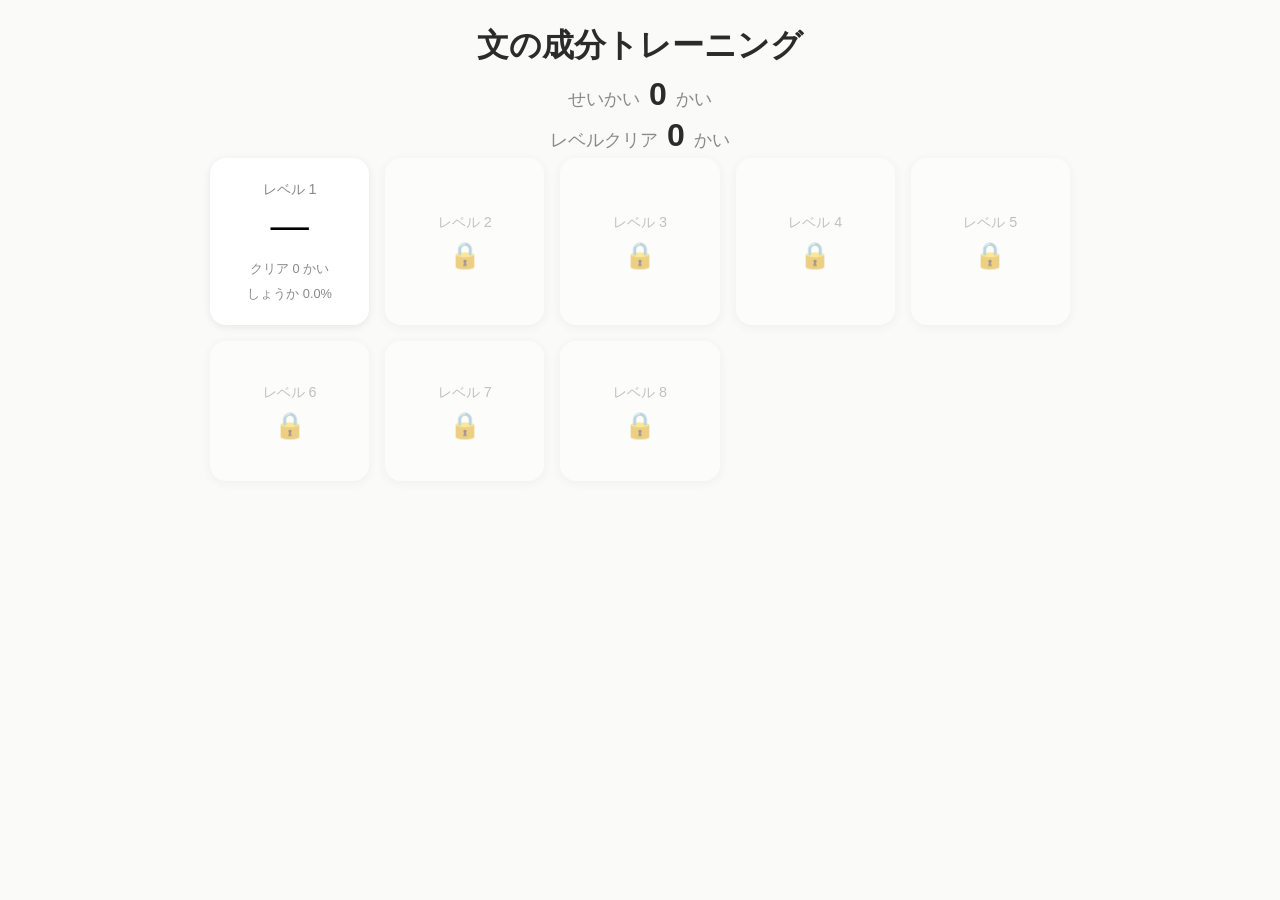
==== kokugo-bunsetsu/v1/index.html @ ea2f8d31 "Add kokugo-bunsetsu v1: sentence-component training app Elementary Japanese grammar drill app (bunse" ====
<!DOCTYPE html>
<html lang="ja">
<head>
<meta charset="UTF-8">
<meta name="viewport" content="width=device-width, initial-scale=1.0, maximum-scale=1.0, user-scalable=no">
<title>文の成分トレーニング</title>
<link rel="stylesheet" href="css/base.css">
<link rel="stylesheet" href="css/level-select.css">
<link rel="stylesheet" href="css/game.css">
</head>
<body>
  <div id="app"></div>
  <script type="module" src="js/main.js"></script>
</body>
</html>
---- kokugo-bunsetsu/v1/css/base.css ----
:root {
  --color-subject: #3b82f6;      /* 主語 */
  --color-predicate: #ef4444;    /* 述語 */
  --color-modifier: #10b981;     /* 修飾語 */
  --color-conjunction: #8b5cf6;  /* 接続語 */
  --color-independent: #f59e0b;  /* 独立語 */

  --bg: #fafaf8;
  --surface: #ffffff;
  --text: #2b2b2b;
  --text-muted: #8a8a8a;
  --border: #e2e0da;
  --shadow: 0 2px 8px rgba(0, 0, 0, 0.08);
}

* {
  box-sizing: border-box;
}

html, body {
  margin: 0;
  padding: 0;
  height: 100%;
  background: var(--bg);
  color: var(--text);
  font-family: "Hiragino Maru Gothic ProN", "BIZ UDPGothic", "Yu Gothic", "Meiryo", sans-serif;
  -webkit-tap-highlight-color: transparent;
  user-select: none;
}

#app {
  min-height: 100%;
  display: flex;
  flex-direction: column;
}

button {
  font-family: inherit;
  border: none;
  cursor: pointer;
  touch-action: manipulation;
}

h1, h2, h3 {
  margin: 0;
}

.screen {
  flex: 1;
  display: flex;
  flex-direction: column;
  padding: 24px 20px;
  max-width: 900px;
  width: 100%;
  margin: 0 auto;
}
---- kokugo-bunsetsu/v1/css/level-select.css ----
.level-select-header {
  text-align: center;
  margin-bottom: 8px;
}

.level-select-total {
  text-align: center;
  font-size: 1.1rem;
  color: var(--text-muted);
  margin-bottom: 4px;
}

.level-select-total:last-of-type {
  margin-bottom: 24px;
}

.level-select-total strong {
  font-size: 2rem;
  color: var(--text);
  margin: 0 4px;
}

.level-grid {
  display: grid;
  grid-template-columns: repeat(auto-fill, minmax(150px, 1fr));
  gap: 16px;
}

.level-card {
  background: var(--surface);
  border-radius: 16px;
  box-shadow: var(--shadow);
  padding: 20px 12px;
  text-align: center;
  display: flex;
  flex-direction: column;
  align-items: center;
  gap: 8px;
  min-height: 140px;
  justify-content: center;
}

.level-card.unlocked {
  border: 2px solid transparent;
}

.level-card.unlocked:active {
  transform: scale(0.96);
}

.level-card.locked {
  opacity: 0.5;
  cursor: default;
}

.level-card-number {
  font-size: 0.9rem;
  color: var(--text-muted);
}

.level-card-mark {
  font-size: 2.4rem;
  line-height: 1;
}

.level-card-time {
  font-size: 0.85rem;
  color: var(--text-muted);
}

.level-card-clears {
  font-size: 0.8rem;
  color: var(--text-muted);
}

.level-card-pool {
  font-size: 0.8rem;
  color: var(--text-muted);
}

.level-card-lock {
  font-size: 1.6rem;
}
---- kokugo-bunsetsu/v1/css/game.css ----
.game-top {
  display: flex;
  justify-content: space-between;
  align-items: center;
  margin-bottom: 16px;
}

.game-exit {
  background: none;
  color: var(--text-muted);
  font-size: 0.85rem;
  padding: 6px 10px;
}

.game-progress {
  font-size: 0.9rem;
  color: var(--text-muted);
}

.sentence-box {
  background: var(--surface);
  border-radius: 20px;
  box-shadow: var(--shadow);
  padding: 32px 24px;
  margin-bottom: 28px;
  flex: 1;
  display: flex;
  flex-direction: column;
  justify-content: center;
  gap: 12px;
}

.sentence-line {
  display: flex;
  flex-wrap: wrap;
  gap: 4px;
  font-size: 1.8rem;
  line-height: 2.4;
  justify-content: center;
}

.phrase {
  display: inline-block;
  padding: 2px 6px;
  border-radius: 8px;
  position: relative;
  transition: background-color 0.15s ease, transform 0.1s ease;
}

.phrase.tappable {
  cursor: pointer;
}

.phrase.tappable:active {
  transform: scale(0.94);
}

.phrase.penalty {
  background-color: rgba(200, 30, 30, 0.18);
  animation: shake 0.35s ease;
}

@keyframes shake {
  0%, 100% { transform: translateX(0); }
  25% { transform: translateX(-4px); }
  75% { transform: translateX(4px); }
}

.phrase-tag {
  display: block;
  font-size: 0.7rem;
  line-height: 1.2;
  font-weight: bold;
  opacity: 0.85;
}

.phrase.answered-subject { background-color: color-mix(in srgb, var(--color-subject) 25%, white); }
.phrase.answered-predicate { background-color: color-mix(in srgb, var(--color-predicate) 25%, white); }
.phrase.answered-modifier { background-color: color-mix(in srgb, var(--color-modifier) 25%, white); }
.phrase.answered-conjunction { background-color: color-mix(in srgb, var(--color-conjunction) 25%, white); }
.phrase.answered-independent { background-color: color-mix(in srgb, var(--color-independent) 25%, white); }

.label-palette {
  display: flex;
  flex-wrap: wrap;
  gap: 10px;
  justify-content: center;
  margin-bottom: 20px;
}

.label-chip {
  padding: 10px 18px;
  border-radius: 999px;
  font-size: 1rem;
  font-weight: bold;
  background: var(--surface);
  color: var(--text-muted);
  box-shadow: var(--shadow);
  border: 3px solid var(--border);
  opacity: 0.6;
  transform: scale(1);
  transition: opacity 0.2s ease, transform 0.2s ease, background-color 0.2s ease, border-color 0.2s ease, color 0.2s ease;
}

.label-chip.active {
  opacity: 1;
  color: white;
  animation: label-pulse 1s ease-in-out infinite;
}

.label-chip.active.subject { background: var(--color-subject); border-color: var(--color-subject); }
.label-chip.active.predicate { background: var(--color-predicate); border-color: var(--color-predicate); }
.label-chip.active.modifier { background: var(--color-modifier); border-color: var(--color-modifier); }
.label-chip.active.conjunction { background: var(--color-conjunction); border-color: var(--color-conjunction); }
.label-chip.active.independent { background: var(--color-independent); border-color: var(--color-independent); }

@keyframes label-pulse {
  0%, 100% { transform: scale(1.15); }
  50% { transform: scale(1.25); }
}

.label-chip.done {
  opacity: 0.8;
  color: white;
  font-size: 0.85rem;
  padding: 8px 14px;
}

.label-chip.done.subject { background: var(--color-subject); border-color: var(--color-subject); }
.label-chip.done.predicate { background: var(--color-predicate); border-color: var(--color-predicate); }
.label-chip.done.modifier { background: var(--color-modifier); border-color: var(--color-modifier); }
.label-chip.done.conjunction { background: var(--color-conjunction); border-color: var(--color-conjunction); }
.label-chip.done.independent { background: var(--color-independent); border-color: var(--color-independent); }

.label-chip.done::after {
  content: " \2713";
}

.result-screen {
  text-align: center;
  gap: 20px;
}

.result-mark {
  font-size: 5rem;
  line-height: 1;
}

.result-time {
  font-size: 1.6rem;
  font-variant-numeric: tabular-nums;
}

.result-note {
  color: var(--text-muted);
}

.result-actions {
  display: flex;
  flex-direction: column;
  gap: 12px;
  margin-top: 20px;
  align-items: center;
}

.result-actions button {
  padding: 14px 32px;
  border-radius: 999px;
  font-size: 1.1rem;
  font-weight: bold;
  background: var(--color-subject);
  color: white;
  box-shadow: var(--shadow);
  width: 100%;
  max-width: 280px;
}

.result-actions button.secondary {
  background: var(--surface);
  color: var(--text);
}
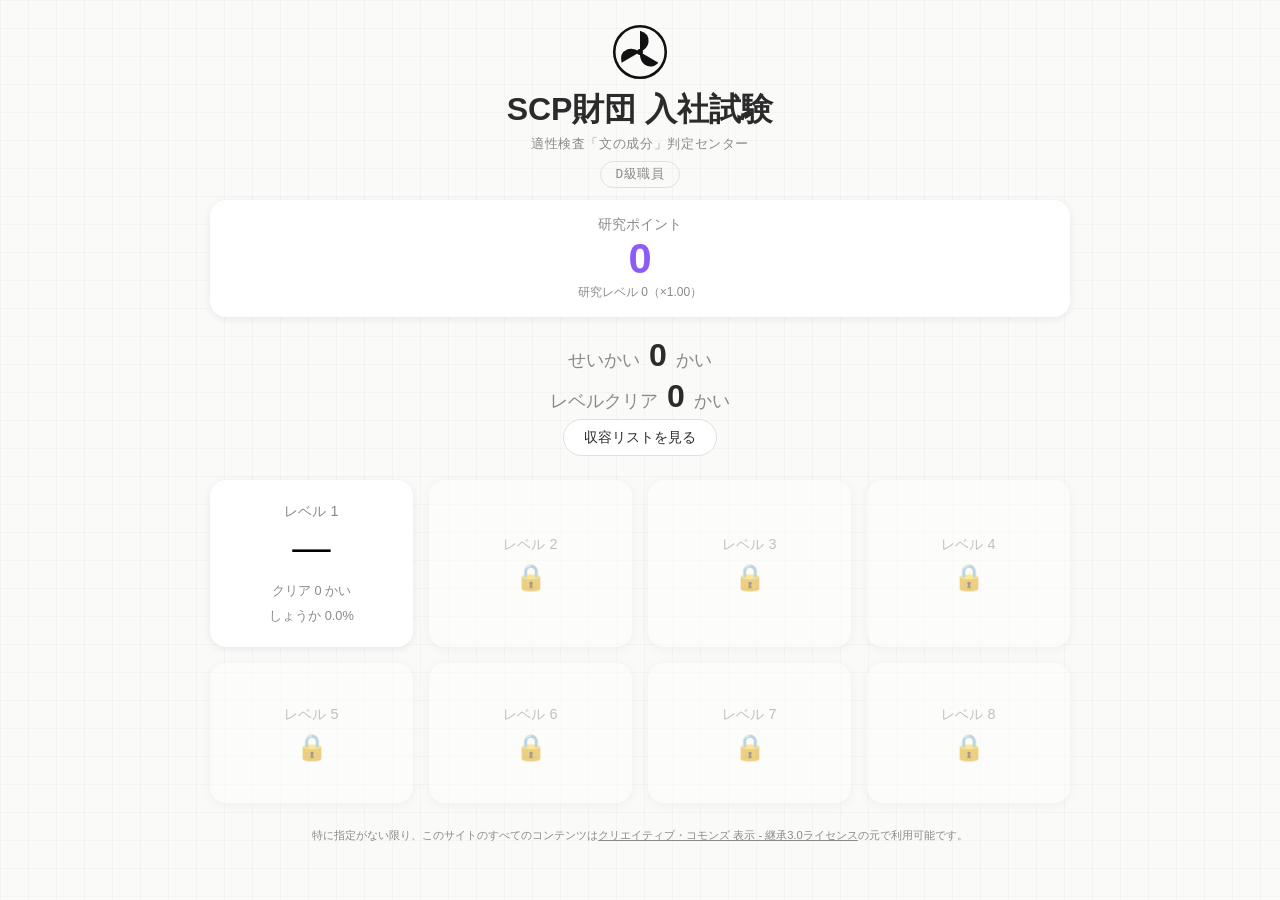
==== commit 6ede35b1: "Add SCP Foundation theming, incremental/collection systems, and admin tool - Rebrand as "SCP財団 入社試験"" ====
--- a/kokugo-bunsetsu/v1/index.html
+++ b/kokugo-bunsetsu/v1/index.html
@@ -3,10 +3,12 @@
 <head>
 <meta charset="UTF-8">
 <meta name="viewport" content="width=device-width, initial-scale=1.0, maximum-scale=1.0, user-scalable=no">
-<title>文の成分トレーニング</title>
+<title>SCP財団 入社試験</title>
+<link rel="icon" type="image/svg+xml" href="img/scp-logo.svg">
 <link rel="stylesheet" href="css/base.css">
 <link rel="stylesheet" href="css/level-select.css">
 <link rel="stylesheet" href="css/game.css">
+<link rel="stylesheet" href="css/collection.css">
 </head>
 <body>
   <div id="app"></div>
--- a/kokugo-bunsetsu/v1/css/base.css
+++ b/kokugo-bunsetsu/v1/css/base.css
@@ -21,7 +21,11 @@
   margin: 0;
   padding: 0;
   height: 100%;
-  background: var(--bg);
+  background-color: var(--bg);
+  background-image:
+    linear-gradient(rgba(0, 0, 0, 0.025) 1px, transparent 1px),
+    linear-gradient(90deg, rgba(0, 0, 0, 0.025) 1px, transparent 1px);
+  background-size: 28px 28px;
   color: var(--text);
   font-family: "Hiragino Maru Gothic ProN", "BIZ UDPGothic", "Yu Gothic", "Meiryo", sans-serif;
   -webkit-tap-highlight-color: transparent;
--- a/kokugo-bunsetsu/v1/css/level-select.css
+++ b/kokugo-bunsetsu/v1/css/level-select.css
@@ -1,6 +1,82 @@
 .level-select-header {
   text-align: center;
   margin-bottom: 8px;
+}
+
+.brand-logo {
+  width: 56px;
+  height: 56px;
+  display: block;
+  margin: 0 auto 8px;
+}
+
+.brand-tagline {
+  font-size: 0.8rem;
+  color: var(--text-muted);
+  letter-spacing: 0.05em;
+  margin-top: 4px;
+}
+
+.site-license {
+  margin-top: 24px;
+  font-size: 0.7rem;
+  color: var(--text-muted);
+  text-align: center;
+  line-height: 1.5;
+}
+
+.site-license a {
+  color: var(--text-muted);
+}
+
+.rank-badge {
+  align-self: center;
+  font-family: "Courier New", monospace;
+  font-size: 0.8rem;
+  letter-spacing: 0.05em;
+  color: var(--text-muted);
+  border: 1px solid var(--border);
+  border-radius: 999px;
+  padding: 4px 14px;
+  margin-bottom: 12px;
+}
+
+.rp-display {
+  text-align: center;
+  background: var(--surface);
+  border-radius: 16px;
+  box-shadow: var(--shadow);
+  padding: 16px;
+  margin-bottom: 20px;
+}
+
+.rp-label {
+  font-size: 0.85rem;
+  color: var(--text-muted);
+}
+
+.rp-value {
+  font-size: 2.6rem;
+  font-weight: bold;
+  font-variant-numeric: tabular-nums;
+  color: var(--color-conjunction);
+  line-height: 1.2;
+}
+
+.rp-sub {
+  font-size: 0.75rem;
+  color: var(--text-muted);
+}
+
+.collection-link {
+  display: block;
+  margin: 0 auto 24px;
+  background: var(--surface);
+  color: var(--text);
+  border: 1px solid var(--border);
+  border-radius: 999px;
+  padding: 8px 20px;
+  font-size: 0.9rem;
 }
 
 .level-select-total {
@@ -22,7 +98,7 @@
 
 .level-grid {
   display: grid;
-  grid-template-columns: repeat(auto-fill, minmax(150px, 1fr));
+  grid-template-columns: repeat(4, 1fr);
   gap: 16px;
 }
 
--- a/kokugo-bunsetsu/v1/css/game.css
+++ b/kokugo-bunsetsu/v1/css/game.css
@@ -12,22 +12,84 @@
   padding: 6px 10px;
 }
 
+.game-level {
+  font-size: 0.9rem;
+  font-weight: bold;
+  color: var(--text-muted);
+}
+
 .game-progress {
   font-size: 0.9rem;
   color: var(--text-muted);
 }
 
+.hunt-row {
+  display: flex;
+  align-items: center;
+  gap: 12px;
+  margin-bottom: 20px;
+}
+
+.hunt-icon-slot {
+  width: 48px;
+  height: 48px;
+  flex-shrink: 0;
+  border-radius: 50%;
+  background: var(--surface);
+  box-shadow: var(--shadow);
+  display: flex;
+  align-items: center;
+  justify-content: center;
+  overflow: hidden;
+}
+
+.hunt-icon {
+  width: 100%;
+  height: 100%;
+  object-fit: contain;
+}
+
+.hunt-row .label-palette {
+  flex: 1;
+  margin-bottom: 0;
+}
+
 .sentence-box {
+  position: relative;
   background: var(--surface);
   border-radius: 20px;
   box-shadow: var(--shadow);
-  padding: 32px 24px;
-  margin-bottom: 28px;
-  flex: 1;
+  padding: 20px 24px;
+  margin-bottom: 20px;
   display: flex;
   flex-direction: column;
-  justify-content: center;
   gap: 12px;
+}
+
+.sentence-box::before,
+.sentence-box::after {
+  content: "";
+  position: absolute;
+  width: 18px;
+  height: 18px;
+  border-color: var(--border);
+  border-style: solid;
+  border-width: 0;
+  opacity: 0.7;
+}
+
+.sentence-box::before {
+  top: 8px;
+  left: 8px;
+  border-top-width: 3px;
+  border-left-width: 3px;
+}
+
+.sentence-box::after {
+  bottom: 8px;
+  right: 8px;
+  border-bottom-width: 3px;
+  border-right-width: 3px;
 }
 
 .sentence-line {
@@ -35,13 +97,14 @@
   flex-wrap: wrap;
   gap: 4px;
   font-size: 1.8rem;
-  line-height: 2.4;
+  line-height: 2;
   justify-content: center;
 }
 
 .phrase {
   display: inline-block;
   padding: 2px 6px;
+  margin-bottom: 1em;
   border-radius: 8px;
   position: relative;
   transition: background-color 0.15s ease, transform 0.1s ease;
@@ -67,7 +130,11 @@
 }
 
 .phrase-tag {
-  display: block;
+  position: absolute;
+  top: 100%;
+  left: 50%;
+  transform: translateX(-50%);
+  white-space: nowrap;
   font-size: 0.7rem;
   line-height: 1.2;
   font-weight: bold;
@@ -122,8 +189,6 @@
 .label-chip.done {
   opacity: 0.8;
   color: white;
-  font-size: 0.85rem;
-  padding: 8px 14px;
 }
 
 .label-chip.done.subject { background: var(--color-subject); border-color: var(--color-subject); }
@@ -179,3 +244,38 @@
   background: var(--surface);
   color: var(--text);
 }
+
+.badge-unlock {
+  display: flex;
+  align-items: center;
+  gap: 14px;
+  background: #1e1e1e;
+  color: #e8e8e8;
+  border-radius: 12px;
+  padding: 12px 20px;
+  font-family: "Courier New", monospace;
+  text-align: left;
+}
+
+.badge-unlock-illustration {
+  width: 56px;
+  height: 56px;
+  object-fit: contain;
+  flex-shrink: 0;
+}
+
+.badge-unlock-label {
+  font-size: 0.75rem;
+  color: #d99b25;
+  letter-spacing: 0.1em;
+}
+
+.badge-unlock-designation {
+  font-size: 0.9rem;
+  color: #aaa;
+}
+
+.badge-unlock-name {
+  font-size: 1.3rem;
+  font-weight: bold;
+}
--- a/kokugo-bunsetsu/v1/css/collection.css
+++ b/kokugo-bunsetsu/v1/css/collection.css
@@ -0,0 +1,102 @@
+.badge-grid {
+  display: grid;
+  grid-template-columns: repeat(auto-fill, minmax(260px, 1fr));
+  gap: 16px;
+}
+
+.badge-attribution {
+  margin-top: 20px;
+  font-size: 0.7rem;
+  color: var(--text-muted);
+  text-align: center;
+}
+
+.badge-attribution a {
+  color: var(--text-muted);
+}
+
+.badge-card {
+  border-radius: 12px;
+  padding: 16px;
+  font-family: "Courier New", monospace;
+}
+
+.badge-card.locked {
+  background: var(--surface);
+  border: 1px dashed var(--border);
+  opacity: 0.6;
+  text-align: center;
+  display: flex;
+  flex-direction: column;
+  justify-content: center;
+  min-height: 140px;
+}
+
+.badge-card-illustration {
+  display: block;
+  width: 100%;
+  max-width: 160px;
+  aspect-ratio: 1;
+  object-fit: contain;
+  margin: 0 auto 10px;
+}
+
+.badge-card-designation {
+  font-size: 0.9rem;
+  font-weight: bold;
+  color: var(--text-muted);
+}
+
+.badge-card-redacted {
+  font-size: 1.4rem;
+  font-weight: bold;
+  letter-spacing: 0.1em;
+  margin: 8px 0;
+}
+
+.badge-card-threshold {
+  font-size: 0.75rem;
+  color: var(--text-muted);
+}
+
+.badge-card.unlocked {
+  background: #1e1e1e;
+  color: #e8e8e8;
+  border: 1px solid #444;
+}
+
+.badge-card.unlocked.class-safe {
+  border-left: 6px solid #3fa34d;
+}
+
+.badge-card.unlocked.class-euclid {
+  border-left: 6px solid #d99b25;
+}
+
+.badge-card.unlocked.class-keter {
+  border-left: 6px solid #c0392b;
+}
+
+.badge-card-class {
+  font-size: 0.75rem;
+  color: #aaa;
+  margin-bottom: 6px;
+}
+
+.badge-card-name {
+  font-size: 1.2rem;
+  font-weight: bold;
+  margin-bottom: 10px;
+}
+
+.badge-card-procedure {
+  font-size: 0.8rem;
+  line-height: 1.5;
+  margin-bottom: 8px;
+}
+
+.badge-card-desc {
+  font-size: 0.8rem;
+  line-height: 1.5;
+  color: #cfcfcf;
+}
